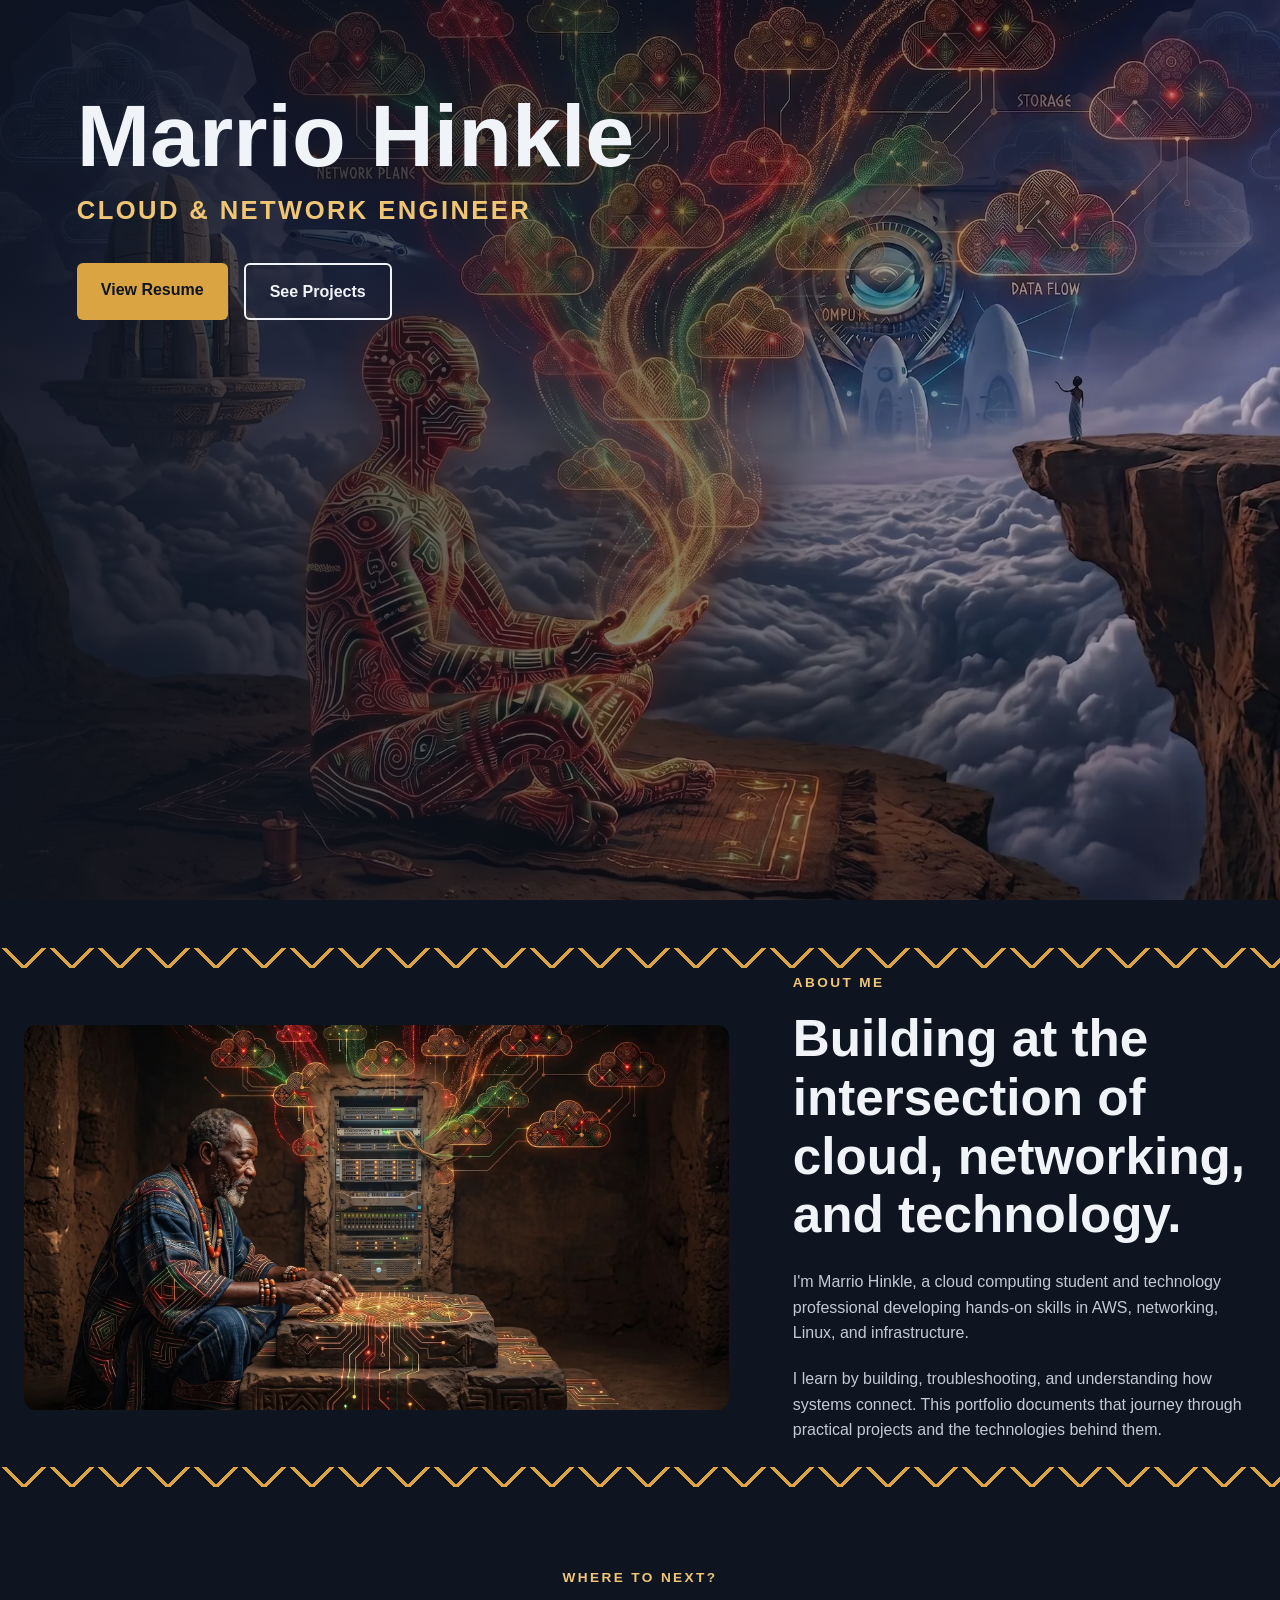
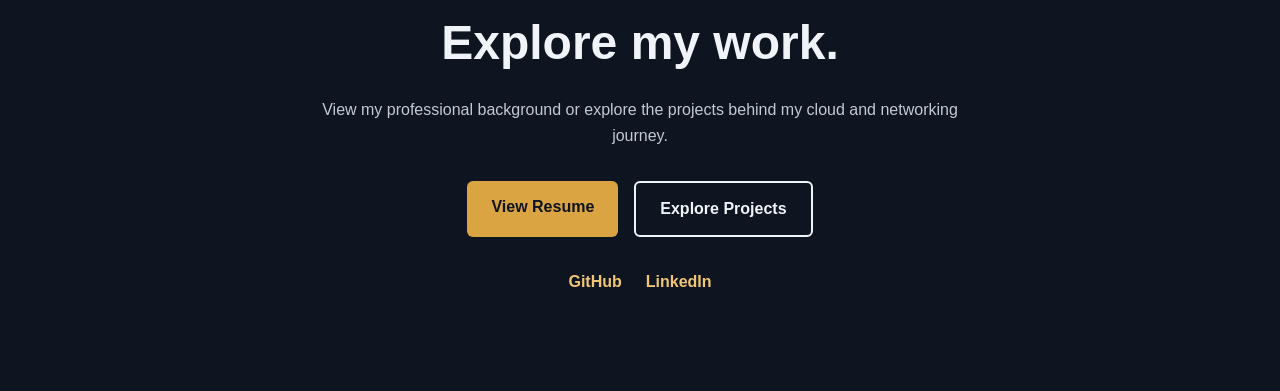
==== index.html @ 5c159ff4 "Complete responsive portfolio and web resume" ====
<!DOCTYPE html>
<html lang="en">

<head>
    <meta charset="UTF-8">
    <meta name="viewport" content="width=device-width, initial-scale=1.0">

    <title>Marrio Hinkle | Cloud & Network Engineer</title>

    <link rel="stylesheet" href="css/styles.css">
</head>

<body>
    <main>

        <!-- HERO -->
        <section class="hero">
            <div class="hero-content">
                <h1>Marrio Hinkle</h1>
                <p>Cloud &amp; Network Engineer</p>

                <div class="hero-actions">
                    <a href="resume.html" class="btn btn-primary">View Resume</a>
                    <a href="projects.html" class="btn btn-secondary">See Projects</a>
                </div>
            </div>
        </section>


        <!-- ABOUT -->
        <section class="about" id="about">

            <div class="about-frame">

                <div class="about-container">

                    <div class="about-image">
                        <img src="images/hero-elder.webp"
                            alt="Afrofuturistic artwork representing technology, knowledge, and connection">
                    </div>

                    <div class="about-content">

                        <p class="section-label">About Me</p>

                        <h2>
                            Building at the intersection of cloud,
                            networking, and technology.
                        </h2>

                        <p>
                            I'm Marrio Hinkle, a cloud computing student and technology
                            professional developing hands-on skills in AWS, networking,
                            Linux, and infrastructure.
                        </p>

                        <p>
                            I learn by building, troubleshooting, and understanding how
                            systems connect. This portfolio documents that journey through
                            practical projects and the technologies behind them.
                        </p>

                    </div>

                </div>

            </div>

        </section>


        <!-- WHERE TO NEXT -->
        <section class="next-step">

            <div class="next-step-content">

                <p class="section-label">Where to Next?</p>

                <h2>Explore my work.</h2>

                <p class="next-step-text">
                    View my professional background or explore the projects
                    behind my cloud and networking journey.
                </p>

                <div class="next-step-actions">
                    <a href="resume.html" class="btn btn-primary">
                        View Resume
                    </a>

                    <a href="projects.html" class="btn btn-secondary">
                        Explore Projects
                    </a>
                </div>

                <div class="social-links">
                    <a href="https://github.com/Aruande"
                        target="_blank"
                        rel="noopener noreferrer">
                        GitHub
                    </a>

                    <a href="https://www.linkedin.com/in/marriohinkle"
                        target="_blank"
                        rel="noopener noreferrer">
                        LinkedIn
                    </a>
                </div>

            </div>

        </section>

    </main>

    <script src="js/main.js"></script>
</body>
</html>
---- css/styles.css ----
:root {
    --bg-dark: #0e1420;
    --gold: #d9a441;
    --gold-light: #f0c674;
    --text-light: #f0f4f8;
    --text-muted: #c2cad6;
}

* {
    margin: 0;
    padding: 0;
    box-sizing: border-box;
}

html {
    scroll-behavior: smooth;
}

body {
    font-family: Arial, Helvetica, sans-serif;
    background-color: var(--bg-dark);
    color: var(--text-light);
    line-height: 1.6;
}

/* HERO */

.hero {
    min-height: 100vh;

    background-image:
        linear-gradient(
            90deg,
            rgba(14, 20, 32, 0.88) 0%,
            rgba(14, 20, 32, 0.55) 45%,
            rgba(14, 20, 32, 0.15) 100%
        ),
        url("../images/hero-figure.webp");

    background-size: cover;
    background-position: center;
    background-repeat: no-repeat;

    display: flex;
    align-items: flex-start;

    padding: 10vh 0 0 6%;
}

.hero-content {
    max-width: 600px;
}

.hero-content {
    max-width: 650px;
}

.hero h1 {
    font-size: clamp(3rem, 7vw, 5.5rem);
    line-height: 1.05;
    margin-bottom: 0.5rem;
}

.hero p {
    font-size: clamp(1.1rem, 2vw, 1.6rem);
    color: var(--gold-light);
    text-transform: uppercase;
    letter-spacing: 0.15rem;
    font-weight: 600;
}

.hero-actions {
    display: flex;
    gap: 1rem;
    margin-top: 2rem;
    flex-wrap: wrap;
}

.btn {
    display: inline-block;
    padding: 0.85rem 1.5rem;
    border-radius: 6px;

    font-weight: 700;
    text-decoration: none;

    transition: transform 0.2s ease,
                background-color 0.2s ease,
                color 0.2s ease;
}

.btn-primary {
    background-color: var(--gold);
    color: var(--bg-dark);
}

.btn-secondary {
    border: 2px solid var(--text-light);
    color: var(--text-light);
}

.btn-primary:hover {
    transform: translateY(-2px);
    background-color: var(--gold-light);
}

.btn-secondary:hover {
    transform: translateY(-2px);
    background-color: var(--text-light);
    color: var(--bg-dark);
}

/* DECORATIVE ABOUT FRAME */
.about-frame {
    width: 100%;
    max-width: none;
    margin: 0 auto;
    padding: 24px;

    position: relative;

    background-color: var(--bg-dark);
}

/* Top and bottom pattern */

.about-frame::before,
.about-frame::after {
    content: "";
    position: absolute;

    left: 0;
    width: 100%;
    height: 20px;

    background-image:
        linear-gradient(
            45deg,
            transparent 42%,
            var(--gold) 42%,
            var(--gold) 48%,
            transparent 48%
        ),
        linear-gradient(
            -45deg,
            transparent 42%,
            var(--gold) 42%,
            var(--gold) 48%,
            transparent 48%
        );

    background-size: 48px 32px;
}

.about-frame::before {
    top: 0;
}

.about-frame::after {
    bottom: 0;
}

/* Left and right zigzag */

.frame-side {
    position: absolute;

    width: calc(100% - 40px);
    height: 20px;

    background-image:
        linear-gradient(
            45deg,
            transparent 42%,
            var(--gold) 42%,
            var(--gold) 48%,
            transparent 48%
        ),
        linear-gradient(
            -45deg,
            transparent 42%,
            var(--gold) 42%,
            var(--gold) 48%,
            transparent 48%
        );

    background-size: 48px 32px;

    top: 50%;
    transform-origin: center;
}

.frame-side-left {
    left: calc(-50% + 10px);
    transform: translateY(-50%) rotate(90deg);
}

.frame-side-right {
    right: calc(-50% + 10px);
    transform: translateY(-50%) rotate(90deg);
}


/* ABOUT */

.about {
    background-color: var(--bg-dark);
    padding: 3rem 0 4rem;
}

.about-container {
    max-width: 1600px;
    margin: 0 auto;

    display: grid;
    grid-template-columns: 1.75fr 1.15fr;
    gap: 4rem;
    align-items: center;
}

.about-image img {
    width: 100%;
    display: block;
    border-radius: 12px;
}

.about-content {
    max-width: 600px;
}

.section-label {
    color: var(--gold-light);
    font-size: 0.85rem;
    font-weight: 700;
    text-transform: uppercase;
    letter-spacing: 0.15rem;
    margin-bottom: 1rem;
}

.about-content h2 {
    font-size: clamp(2rem, 4vw, 3.2rem);
    line-height: 1.15;
    margin-bottom: 1.5rem;
}

.about-content > p:not(.section-label) {
    color: var(--text-muted);
    margin-bottom: 1.25rem;
}

/* WHERE TO NEXT */

.next-step {
    background-color: var(--bg-dark);
    padding: 1rem 8% 6rem;
    text-align: center;
}

.next-step-content {
    max-width: 800px;
    margin: 0 auto;
}

.next-step h2 {
    font-size: clamp(2rem, 4vw, 3rem);
    margin-bottom: 1rem;
}

.next-step-text {
    color: var(--text-muted);
    max-width: 650px;
    margin: 0 auto 2rem;
}

.next-step-actions {
    display: flex;
    justify-content: center;
    gap: 1rem;
    flex-wrap: wrap;
}

.social-links {
    display: flex;
    justify-content: center;
    gap: 1.5rem;
    margin-top: 2rem;
}

.social-links a {
    color: var(--gold-light);
    text-decoration: none;
    font-weight: 600;
}

.social-links a:hover {
    text-decoration: underline;
}

/* RESUME PAGE */

.resume-page {
    min-height: 100vh;
    background-color: var(--bg-dark);
}

.resume-header {
    padding: 4rem 8% 3rem;
    border-bottom: 1px solid rgba(217, 164, 65, 0.3);
}

.resume-header-content {
    max-width: 1200px;
    margin: 0 auto;
}

.resume-back {
    display: inline-block;
    color: var(--text-muted);
    text-decoration: none;
    margin-bottom: 3rem;
}

.resume-back:hover {
    color: var(--gold-light);
}

.resume-heading h1 {
    font-size: clamp(2.8rem, 6vw, 5rem);
    line-height: 1;
    margin-bottom: 0.75rem;
}

.resume-title {
    color: var(--gold-light);
    font-size: 1.2rem;
    text-transform: uppercase;
    letter-spacing: 0.12rem;
    font-weight: 600;
}

.resume-actions {
    display: flex;
    gap: 1rem;
    flex-wrap: wrap;
    margin-top: 2rem;
}

/* RESUME CONTENT */

.resume-content {
    max-width: 1200px;
    margin: 0 auto;
    padding: 4rem 8%;
}

.resume-section {
    margin-bottom: 4rem;
}

.resume-summary {
    max-width: 900px;
    color: var(--text-muted);
    font-size: 1.1rem;
    line-height: 1.8;
}

/* TECHNICAL SKILLS */

.skills-grid {
    display: grid;
    grid-template-columns: repeat(2, 1fr);
    gap: 1.5rem;
    margin-top: 1.5rem;
}

.skill-group {
    padding: 1.5rem;
    border: 1px solid rgba(217, 164, 65, 0.25);
    border-radius: 8px;
    background-color: rgba(255, 255, 255, 0.02);
}

.skill-group h3 {
    color: var(--gold-light);
    font-size: 1.05rem;
    margin-bottom: 0.75rem;
}

.skill-group p {
    color: var(--text-muted);
    line-height: 1.7;
}

/* CERTIFICATIONS & EDUCATION */

.resume-credentials {
    max-width: 1000px;
    margin: 0 auto;
    padding: 4rem 2rem;
}

.resume-credentials-grid {
    display: grid;
    grid-template-columns: 1fr 1fr;
    gap: 1.5rem;
    margin-top: 1.5rem;
}

.credential-card {
    background-color: rgba(255, 255, 255, 0.03);
    border: 1px solid rgba(217, 164, 65, 0.35);
    border-radius: 8px;
    padding: 1.5rem;
}

.credential-card h3 {
    color: var(--gold-light);
    margin-bottom: 1rem;
    font-size: 1.05rem;
}

.credential-card p {
    color: var(--text-muted);
    margin-bottom: 0.6rem;
}

.credential-card strong {
    color: var(--text-light);
}

 /* PROFESSIONAL & TECHNICAL EXPERIENCE */

.resume-experience {
    margin-top: 2rem;
}

.experience-list {
    display: flex;
    flex-direction: column;
    gap: 1.5rem;
    margin-top: 1.5rem;
}

.experience-card {
    padding: 1.75rem;
    border: 1px solid rgba(217, 164, 65, 0.25);
    border-radius: 8px;
    background-color: rgba(255, 255, 255, 0.02);
}

.experience-header {
    display: flex;
    justify-content: space-between;
    align-items: flex-start;
    gap: 2rem;
    margin-bottom: 1.25rem;
}

.experience-card h3 {
    color: var(--gold-light);
    font-size: 1.15rem;
    margin-bottom: 0.25rem;
}

.experience-company {
    color: var(--text-light);
    font-weight: 600;
}

.experience-company span {
    color: var(--text-muted);
    font-weight: 400;
}

.experience-date {
    color: var(--gold-light);
    font-size: 0.9rem;
    font-weight: 600;
    white-space: nowrap;
}

.experience-details {
    padding-left: 1.25rem;
    color: var(--text-muted);
}

.experience-details li {
    margin-bottom: 0.65rem;
    line-height: 1.7;
}

.experience-details li:last-child {
    margin-bottom: 0;
}

/* RESUME FOOTER */

.resume-footer {
    margin-top: 5rem;
    padding: 4rem 0 2rem;
    text-align: center;
    border-top: 1px solid rgba(217, 164, 65, 0.25);
}

.resume-footer h2 {
    margin-top: 0.5rem;
    color: var(--text-light);
    font-size: clamp(1.8rem, 4vw, 2.5rem);
}

.resume-footer > p:not(.section-label) {
    max-width: 650px;
    margin: 1rem auto 0;
    color: var(--text-muted);
    line-height: 1.7;
}

.resume-footer-actions {
    display: flex;
    justify-content: center;
    gap: 1rem;
    flex-wrap: wrap;
    margin-top: 2rem;
}

/* MOBILE */

@media (max-width: 700px) {
    .hero {
        padding: 0 6%;
        background-position: 60% center;
    }

    .hero h1 {
        font-size: clamp(2.7rem, 12vw, 4rem);
    }

        .about {
        padding: 3rem 0 4rem;
    }

    .about-frame {
        padding: 20px 6%;
    }

    .about-container {
        grid-template-columns: 1fr;
        gap: 2rem;
    }

    .about-image img {
        width: 100%;
    }

    .about-content {
        max-width: none;
    }
        .resume-header {
        padding: 3rem 6% 2.5rem;
    }

    .resume-content {
        padding: 3rem 6%;
    }

    .skills-grid {
        grid-template-columns: 1fr;
    }

.experience-header {
    flex-direction: column;
    gap: 0.5rem;
}

.experience-card {
    padding: 1.4rem;
}

.experience-date {
    white-space: normal;
}

    
}
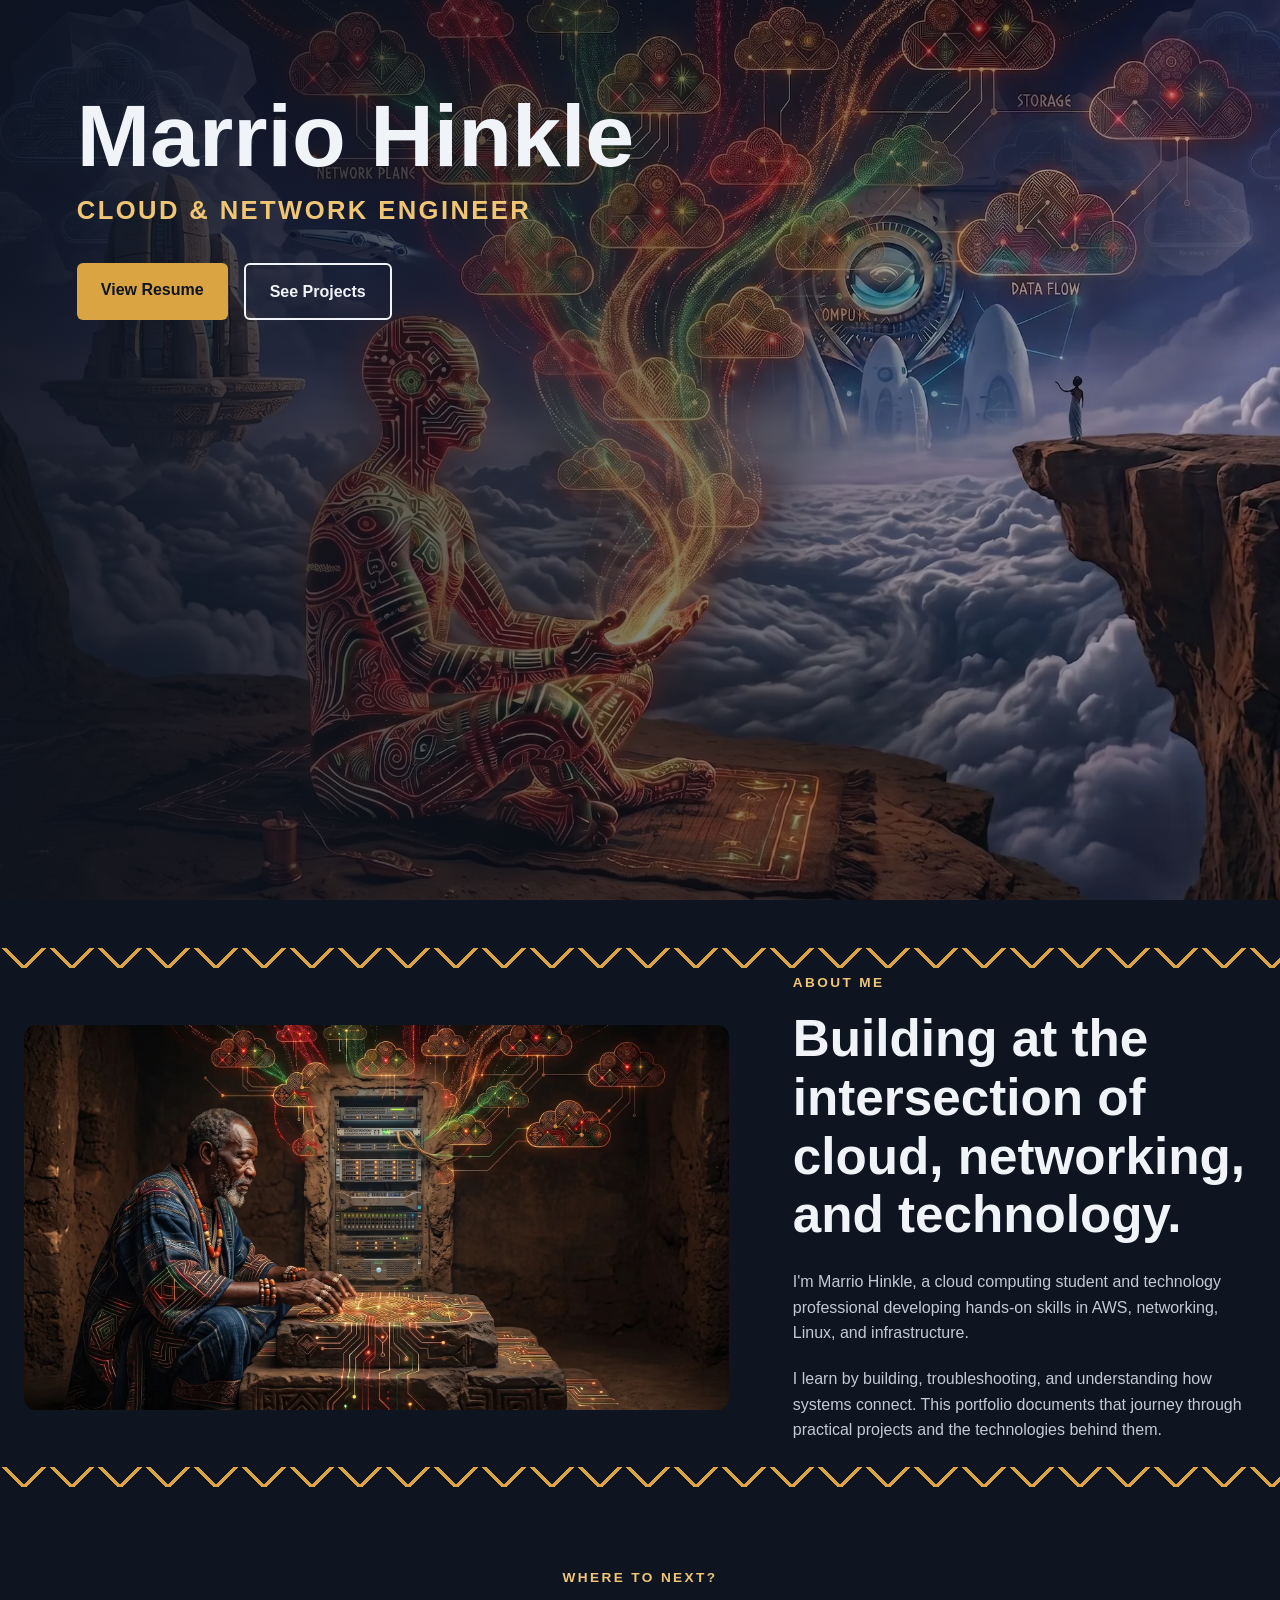
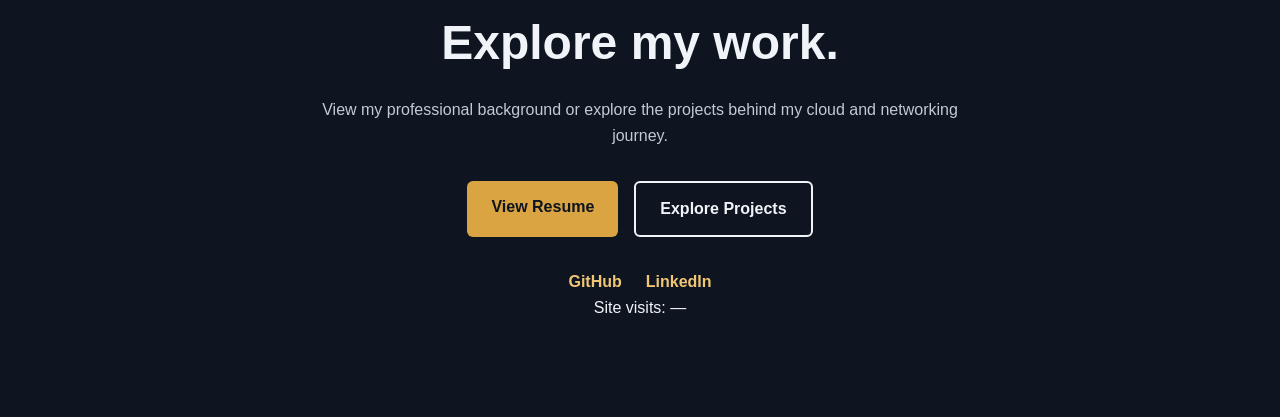
==== commit fdf4af3b: "Add AWS visitor counter integration" ====
--- a/index.html
+++ b/index.html
@@ -94,20 +94,20 @@
                 </div>
 
                 <div class="social-links">
-                    <a href="https://github.com/Aruande"
-                        target="_blank"
-                        rel="noopener noreferrer">
+                    <a href="https://github.com/Aruande" target="_blank" rel="noopener noreferrer">
                         GitHub
                     </a>
 
-                    <a href="https://www.linkedin.com/in/marriohinkle"
-                        target="_blank"
-                        rel="noopener noreferrer">
+                    <a href="https://www.linkedin.com/in/marriohinkle" target="_blank" rel="noopener noreferrer">
                         LinkedIn
                     </a>
                 </div>
 
             </div>
+
+            <p class="visitor-counter">
+                Site visits: <span id="visitor-count">—</span>
+            </p>
 
         </section>
 
@@ -115,4 +115,5 @@
 
     <script src="js/main.js"></script>
 </body>
+
 </html>
